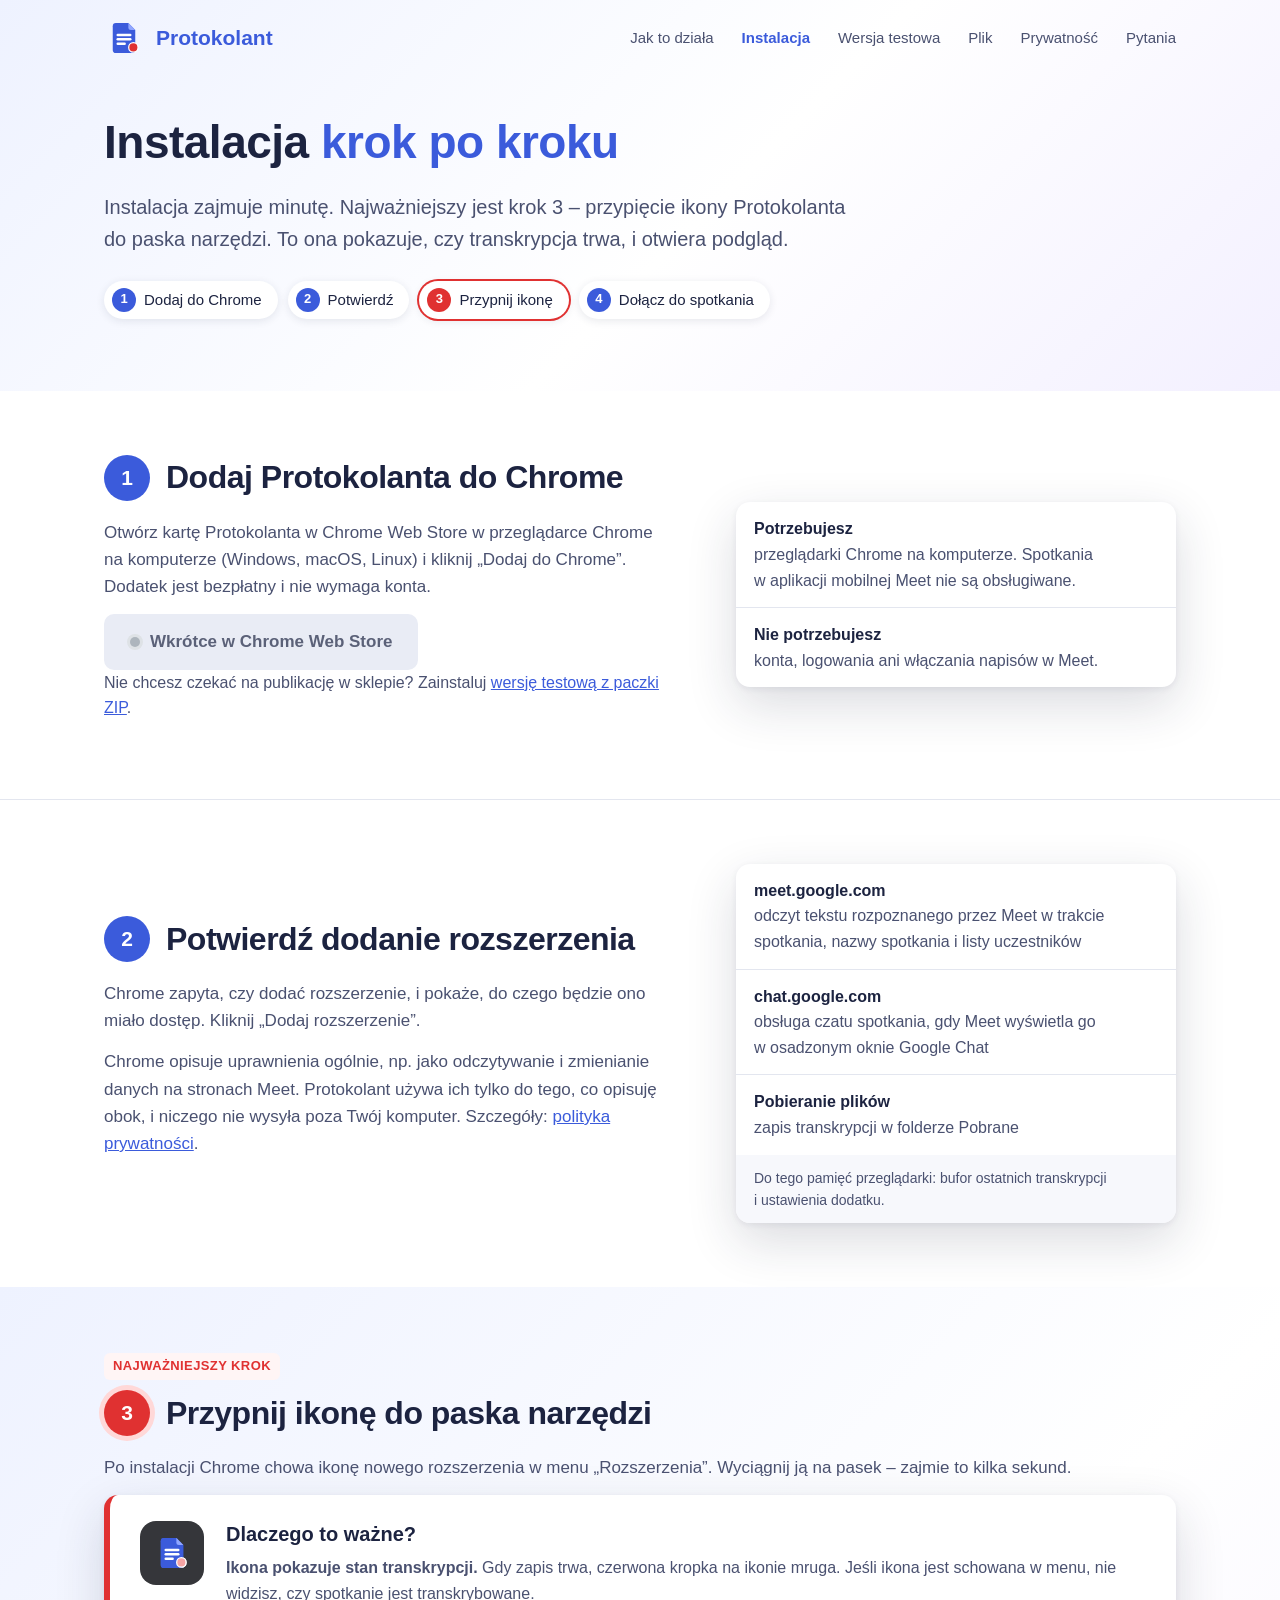
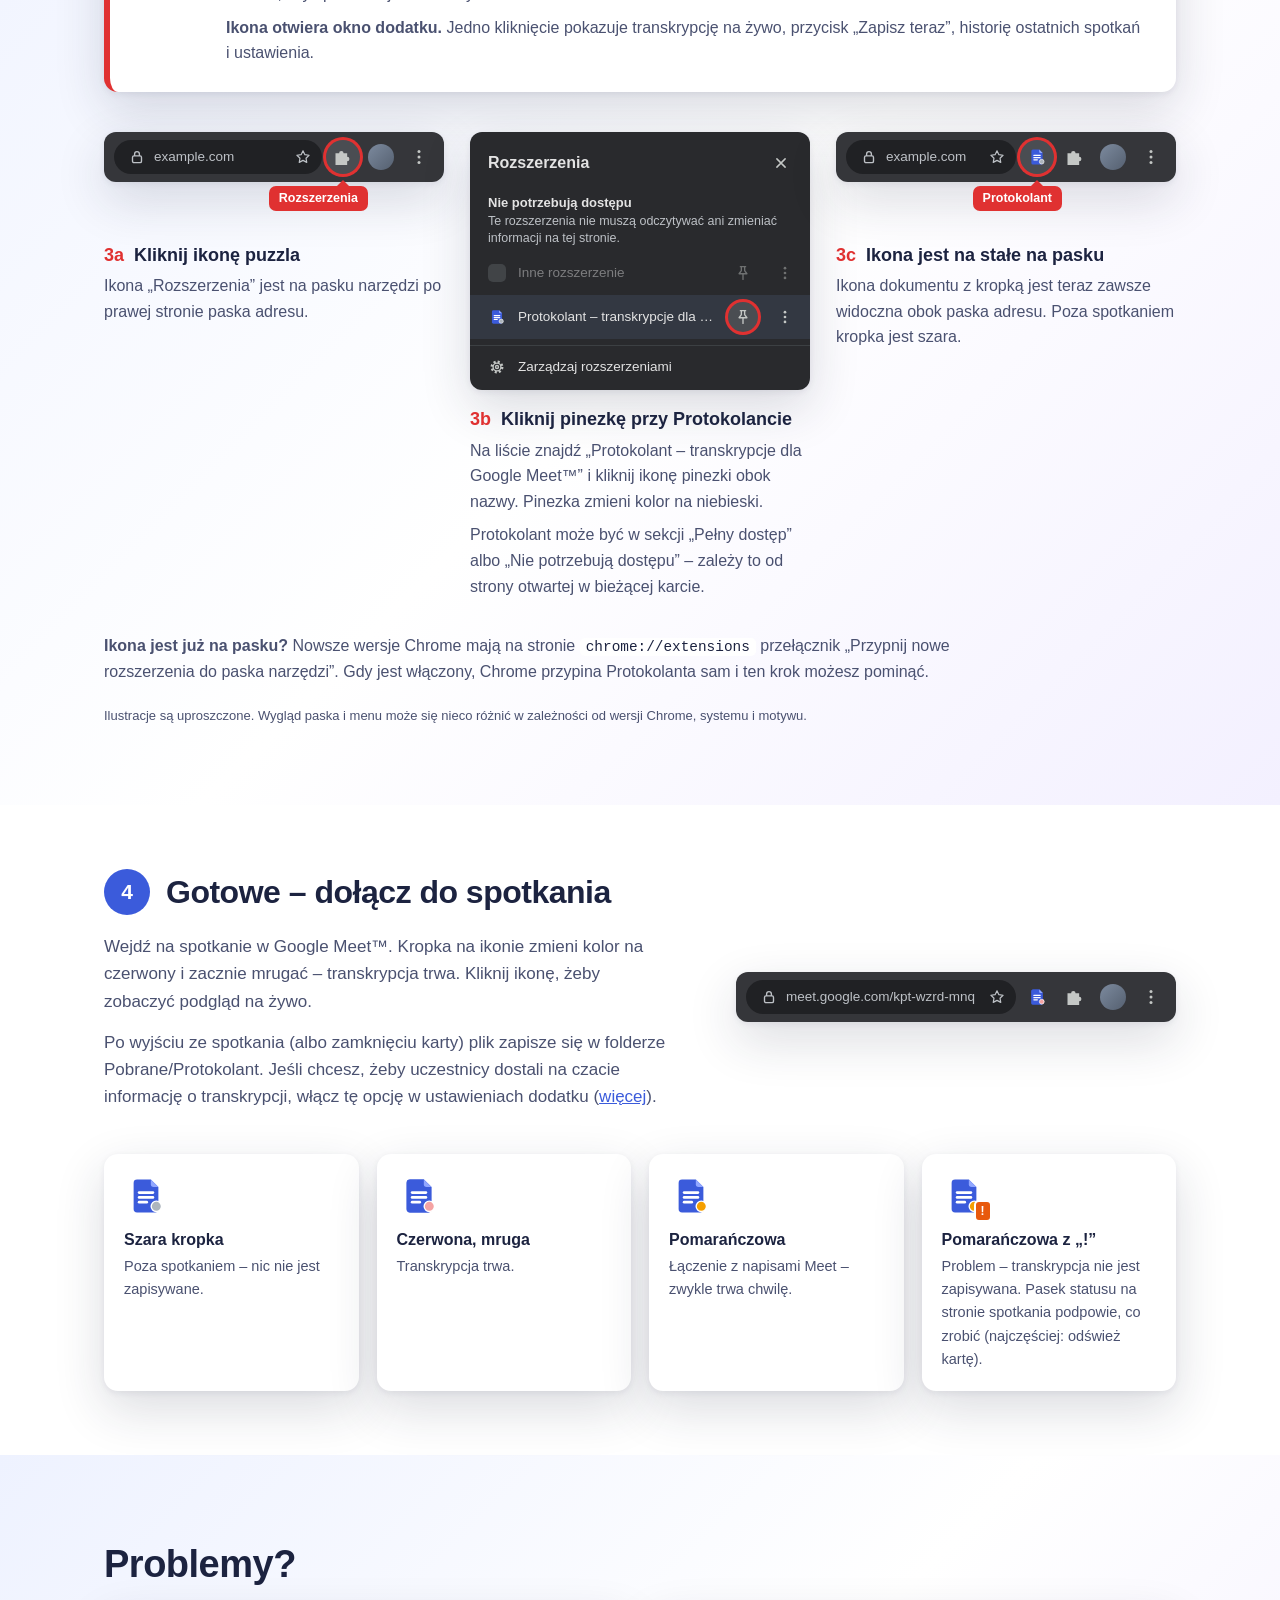
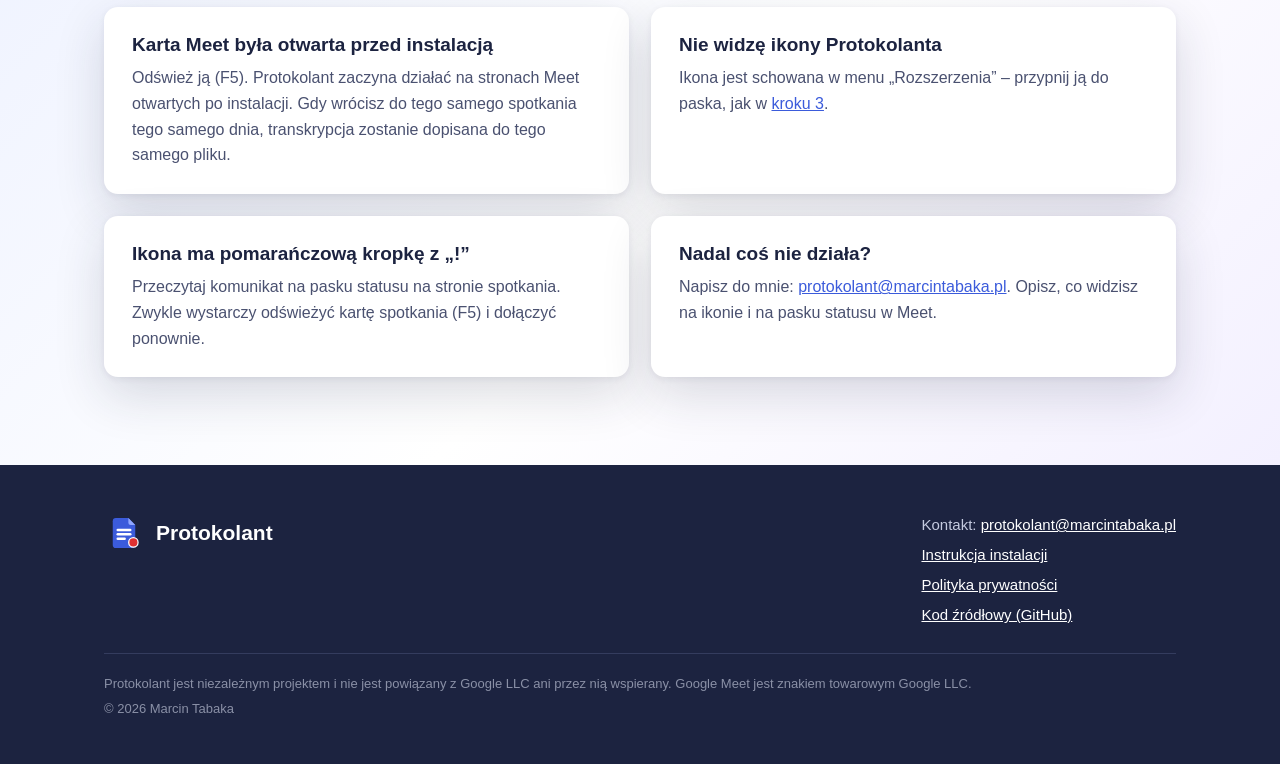
==== store/site/protokolant/instalacja/index.html @ 1c4b33a9 "Protokolant 1.0.5 – transkrypcje dla Google Meet™ Dodatek do Chrome (MV3) zapisujący transkrypcje sp" ====
<!doctype html>
<html lang="pl">
<head>
  <meta charset="utf-8">
  <meta name="viewport" content="width=device-width, initial-scale=1">
  <title>Instalacja Protokolanta krok po kroku – dodaj do Chrome i przypnij ikonę</title>
  <meta name="description" content="Jak zainstalować Protokolanta w Chrome i przypiąć jego ikonę do paska narzędzi, żeby widzieć, czy transkrypcja spotkania Google Meet™ trwa.">
  <meta name="color-scheme" content="light">
  <meta name="theme-color" content="#3B5BDB">
  <link rel="canonical" href="https://protokolant.marcintabaka.pl/instalacja/">
  <link rel="icon" href="../img/rec.svg" type="image/svg+xml">
  <link rel="icon" href="../img/favicon-32.png" type="image/png" sizes="32x32">
  <link rel="apple-touch-icon" href="../img/icon-128.png">
  <meta property="og:type" content="website">
  <meta property="og:locale" content="pl_PL">
  <meta property="og:site_name" content="Protokolant">
  <meta property="og:title" content="Instalacja Protokolanta krok po kroku">
  <meta property="og:description" content="Dodaj Protokolanta do Chrome i przypnij ikonę do paska narzędzi – mrugająca czerwona kropka pokazuje, że transkrypcja trwa.">
  <meta property="og:url" content="https://protokolant.marcintabaka.pl/instalacja/">
  <meta property="og:image" content="https://protokolant.marcintabaka.pl/img/og-1200x630.png">
  <meta property="og:image:width" content="1200">
  <meta property="og:image:height" content="630">
  <meta property="og:image:alt" content="Protokolant – transkrypcje spotkań Google Meet™ po polsku">
  <meta name="twitter:card" content="summary_large_image">
  <link rel="stylesheet" href="../style.css">
</head>
<body>

<!-- Ikony do ilustracji paska Chrome: proste, własne kształty (nie grafiki Google). -->
<svg width="0" height="0" style="position:absolute" aria-hidden="true">
  <symbol id="i-puzzle" viewBox="0 0 24 24"><path fill="currentColor" d="M3 7.5h4.3a2.7 2.7 0 1 1 5.4 0H17v4.3a2.7 2.7 0 1 1 0 5.4V21.5H3z"/></symbol>
  <symbol id="i-pin" viewBox="0 0 24 24"><path fill="none" stroke="currentColor" stroke-width="1.8" stroke-linecap="round" stroke-linejoin="round" d="M8.5 3.5h7M9.8 3.5v5.2L6.8 13h10.4l-3-4.3V3.5M12 13v7.5"/></symbol>
  <symbol id="i-pinned" viewBox="0 0 24 24"><path fill="currentColor" stroke="currentColor" stroke-width="1.8" stroke-linejoin="round" d="M8.5 3.5h7M9.8 3.5v5.2L6.8 13h10.4l-3-4.3V3.5z"/><path stroke="currentColor" stroke-width="1.8" stroke-linecap="round" d="M12 13v7.5"/></symbol>
  <symbol id="i-star" viewBox="0 0 24 24"><path fill="none" stroke="currentColor" stroke-width="1.6" stroke-linejoin="round" d="M12 3.8l2.5 5.1 5.6.8-4.1 3.9 1 5.6-5-2.7-5 2.7 1-5.6-4.1-3.9 5.6-.8z"/></symbol>
  <symbol id="i-more" viewBox="0 0 24 24"><g fill="currentColor"><circle cx="12" cy="5.5" r="1.8"/><circle cx="12" cy="12" r="1.8"/><circle cx="12" cy="18.5" r="1.8"/></g></symbol>
  <symbol id="i-close" viewBox="0 0 24 24"><path stroke="currentColor" stroke-width="2" stroke-linecap="round" d="M6.5 6.5l11 11M17.5 6.5l-11 11"/></symbol>
  <symbol id="i-gear" viewBox="0 0 24 24"><g fill="none" stroke="currentColor"><circle cx="12" cy="12" r="7" stroke-width="3.2" stroke-dasharray="2.75 2.75"/><circle cx="12" cy="12" r="5.2" stroke-width="1.8"/><circle cx="12" cy="12" r="2" stroke-width="1.8"/></g></symbol>
  <symbol id="i-lock" viewBox="0 0 24 24"><g fill="none" stroke="currentColor" stroke-width="1.8"><rect x="6" y="10.5" width="12" height="9" rx="2"/><path d="M8.8 10.5V8a3.2 3.2 0 0 1 6.4 0v2.5"/></g></symbol>
</svg>

<header class="top">
  <div class="wrap">
    <a class="brand" href="../"><img src="../img/rec.svg" width="40" height="40" alt="">Protokolant</a>
    <nav class="nav" aria-label="Strony">
      <a href="../#jak-to-dziala">Jak to działa</a>
      <a href="./" aria-current="page">Instalacja</a>
      <a href="../wersja-testowa/">Wersja testowa</a><!-- WERSJA TYMCZASOWA -->
      <a href="../#plik">Plik</a>
      <a href="../#prywatnosc">Prywatność</a>
      <a href="../#pytania">Pytania</a>
    </nav>
  </div>
</header>

<main>
  <div class="band hero page-hero">
    <div class="wrap">
      <h1>Instalacja <em>krok po kroku</em></h1>
      <p class="lead">Instalacja zajmuje minutę. Najważniejszy jest krok 3 – przypięcie ikony Protokolanta do paska narzędzi. To ona pokazuje, czy transkrypcja trwa, i&nbsp;otwiera podgląd.</p>
      <ol class="toc">
        <li><a href="#krok-1">Dodaj do Chrome</a></li>
        <li><a href="#krok-2">Potwierdź</a></li>
        <li class="key"><a href="#krok-3">Przypnij ikonę</a></li>
        <li><a href="#krok-4">Dołącz do spotkania</a></li>
      </ol>
    </div>
  </div>

  <section class="istep" id="krok-1">
    <div class="wrap split">
      <div class="text">
        <div class="istep-head"><span class="n">1</span><h2>Dodaj Protokolanta do&nbsp;Chrome</h2></div>
        <p>Otwórz kartę Protokolanta w&nbsp;Chrome Web Store w&nbsp;przeglądarce Chrome na komputerze (Windows, macOS, Linux) i&nbsp;kliknij „Dodaj do Chrome”. Dodatek jest bezpłatny i&nbsp;nie wymaga konta.</p>
        <div class="cta">
          <!--
            ==== LINK DO CHROME WEB STORE ====
            Gdy dodatek pojawi się w sklepie, zamień poniższy <span class="btn soon">…</span> na:
            <a class="btn" href="ADRES_KARTY_W_CHROME_WEB_STORE"><span class="dot"></span>Otwórz w Chrome Web Store</a>
            Ten sam przycisk jest na stronie głównej (../index.html) – podmień w obu plikach
            (grep -rn "LINK DO CHROME WEB STORE" store/site).
          -->
          <span class="btn soon" role="link" aria-disabled="true"><span class="dot"></span>Wkrótce w Chrome Web Store</span>
        </div>
        <p class="note"><!-- WERSJA TYMCZASOWA -->Nie chcesz czekać na publikację w&nbsp;sklepie? Zainstaluj <a href="../wersja-testowa/">wersję testową z&nbsp;paczki ZIP</a>.</p>
      </div>
      <div class="visual">
        <div class="card perm-card">
          <ul class="perm">
            <li><b>Potrzebujesz</b>przeglądarki Chrome na komputerze. Spotkania w&nbsp;aplikacji mobilnej Meet nie są obsługiwane.</li>
            <li><b>Nie potrzebujesz</b>konta, logowania ani włączania napisów w&nbsp;Meet.</li>
          </ul>
        </div>
      </div>
    </div>
  </section>

  <section class="istep" id="krok-2">
    <div class="wrap split">
      <div class="text">
        <div class="istep-head"><span class="n">2</span><h2>Potwierdź dodanie rozszerzenia</h2></div>
        <p>Chrome zapyta, czy dodać rozszerzenie, i&nbsp;pokaże, do czego będzie ono miało dostęp. Kliknij „Dodaj rozszerzenie”.</p>
        <p>Chrome opisuje uprawnienia ogólnie, np. jako odczytywanie i&nbsp;zmienianie danych na stronach Meet. Protokolant używa ich tylko do tego, co opisuję obok, i&nbsp;niczego nie wysyła poza Twój komputer. Szczegóły: <a href="../prywatnosc/">polityka prywatności</a>.</p>
      </div>
      <div class="visual">
        <div class="card perm-card">
          <ul class="perm">
            <li><b>meet.google.com</b>odczyt tekstu rozpoznanego przez Meet w&nbsp;trakcie spotkania, nazwy spotkania i&nbsp;listy uczestników</li>
            <li><b>chat.google.com</b>obsługa czatu spotkania, gdy Meet wyświetla go w&nbsp;osadzonym oknie Google Chat</li>
            <li><b>Pobieranie plików</b>zapis transkrypcji w&nbsp;folderze Pobrane</li>
          </ul>
          <div class="perm-foot">Do tego pamięć przeglądarki: bufor ostatnich transkrypcji i&nbsp;ustawienia dodatku.</div>
        </div>
      </div>
    </div>
  </section>

  <section class="istep band key" id="krok-3">
    <div class="wrap">
      <span class="flag">Najważniejszy krok</span>
      <div class="istep-head"><span class="n">3</span><h2>Przypnij ikonę do paska narzędzi</h2></div>
      <p>Po instalacji Chrome chowa ikonę nowego rozszerzenia w&nbsp;menu „Rozszerzenia”. Wyciągnij ją na pasek – zajmie to kilka sekund.</p>

      <div class="why-box">
        <div class="icon"><span class="blink"><img src="../img/rec.svg" width="40" height="40" alt=""><img src="../img/dim.svg" width="40" height="40" alt=""></span></div>
        <div>
          <h3>Dlaczego to ważne?</h3>
          <p><b>Ikona pokazuje stan transkrypcji.</b> Gdy zapis trwa, czerwona kropka na ikonie mruga. Jeśli ikona jest schowana w&nbsp;menu, nie widzisz, czy spotkanie jest transkrybowane.</p>
          <p><b>Ikona otwiera okno dodatku.</b> Jedno kliknięcie pokazuje transkrypcję na żywo, przycisk „Zapisz teraz”, historię ostatnich spotkań i&nbsp;ustawienia.</p>
        </div>
      </div>

      <div class="subs">
        <div class="sub">
          <div class="cr cr-fig" role="img" aria-label="Pasek narzędzi Chrome; ikona puzzla „Rozszerzenia” po prawej stronie paska adresu jest zaznaczona">
            <div class="cr-bar">
              <div class="cr-omni"><svg><use href="#i-lock"/></svg><span class="url">example.com</span><svg class="star"><use href="#i-star"/></svg></div>
              <span class="cr-btn hl"><svg><use href="#i-puzzle"/></svg><span class="cr-tip">Rozszerzenia</span></span>
              <span class="cr-avatar"></span>
              <span class="cr-btn"><svg><use href="#i-more"/></svg></span>
            </div>
          </div>
          <h3><span>3a</span>Kliknij ikonę puzzla</h3>
          <p>Ikona „Rozszerzenia” jest na pasku narzędzi po prawej stronie paska adresu.</p>
        </div>

        <div class="sub">
          <div class="cr" role="img" aria-label="Panel „Rozszerzenia” z listą rozszerzeń; przy Protokolancie zaznaczona ikona pinezki">
            <div class="cr-panel">
              <div class="cr-head">Rozszerzenia<span class="cr-btn"><svg><use href="#i-close"/></svg></span></div>
              <div class="cr-sec"><b>Nie potrzebują dostępu</b><span>Te rozszerzenia nie muszą odczytywać ani zmieniać informacji na tej stronie.</span></div>
              <div class="cr-row dim"><span class="ph"></span><span class="name">Inne rozszerzenie</span><span class="cr-btn"><svg><use href="#i-pin"/></svg></span><span class="cr-btn"><svg><use href="#i-more"/></svg></span></div>
              <div class="cr-row on"><img src="../img/idle.svg" width="18" height="18" alt=""><span class="name">Protokolant – transkrypcje dla Google Meet™</span><span class="cr-btn hl"><svg><use href="#i-pin"/></svg></span><span class="cr-btn"><svg><use href="#i-more"/></svg></span></div>
              <div class="cr-foot"><svg><use href="#i-gear"/></svg>Zarządzaj rozszerzeniami</div>
            </div>
          </div>
          <h3><span>3b</span>Kliknij pinezkę przy Protokolancie</h3>
          <p>Na liście znajdź „Protokolant – transkrypcje dla Google Meet™” i&nbsp;kliknij ikonę pinezki obok nazwy. Pinezka zmieni kolor na niebieski.</p>
          <p>Protokolant może być w&nbsp;sekcji „Pełny dostęp” albo „Nie potrzebują dostępu” – zależy to od strony otwartej w&nbsp;bieżącej karcie.</p>
        </div>

        <div class="sub">
          <div class="cr cr-fig" role="img" aria-label="Pasek narzędzi Chrome po przypięciu: ikona Protokolanta z szarą kropką obok ikony puzzla">
            <div class="cr-bar">
              <div class="cr-omni"><svg><use href="#i-lock"/></svg><span class="url">example.com</span><svg class="star"><use href="#i-star"/></svg></div>
              <span class="cr-btn hl"><img src="../img/idle.svg" width="20" height="20" alt=""><span class="cr-tip">Protokolant</span></span>
              <span class="cr-btn"><svg><use href="#i-puzzle"/></svg></span>
              <span class="cr-avatar"></span>
              <span class="cr-btn"><svg><use href="#i-more"/></svg></span>
            </div>
          </div>
          <h3><span>3c</span>Ikona jest na stałe na pasku</h3>
          <p>Ikona dokumentu z&nbsp;kropką jest teraz zawsze widoczna obok paska adresu. Poza spotkaniem kropka jest szara.</p>
        </div>
      </div>
      <p class="note tip"><b>Ikona jest już na pasku?</b> Nowsze wersje Chrome mają na stronie <code>chrome://extensions</code> przełącznik „Przypnij nowe rozszerzenia do paska narzędzi”. Gdy jest włączony, Chrome przypina Protokolanta sam i&nbsp;ten krok możesz pominąć.</p>
      <p class="fig-note">Ilustracje są uproszczone. Wygląd paska i&nbsp;menu może się nieco różnić w&nbsp;zależności od wersji Chrome, systemu i&nbsp;motywu.</p>
    </div>
  </section>

  <section class="istep" id="krok-4">
    <div class="wrap">
      <div class="split">
        <div class="text">
          <div class="istep-head"><span class="n">4</span><h2>Gotowe – dołącz do spotkania</h2></div>
          <p>Wejdź na spotkanie w&nbsp;Google Meet™. Kropka na ikonie zmieni kolor na czerwony i&nbsp;zacznie mrugać – transkrypcja trwa. Kliknij ikonę, żeby zobaczyć podgląd na żywo.</p>
          <p>Po wyjściu ze spotkania (albo zamknięciu karty) plik zapisze się w&nbsp;folderze Pobrane/Protokolant. Jeśli chcesz, żeby uczestnicy dostali na czacie informację o&nbsp;transkrypcji, włącz tę opcję w&nbsp;ustawieniach dodatku (<a href="../#informowanie">więcej</a>).</p>
        </div>
        <div class="visual">
          <div class="cr" role="img" aria-label="Pasek narzędzi Chrome podczas spotkania w Google Meet: ikona Protokolanta z mrugającą czerwoną kropką" style="width: 440px; max-width: 100%">
            <div class="cr-bar">
              <div class="cr-omni"><svg><use href="#i-lock"/></svg><span class="url">meet.google.com/kpt-wzrd-mnq</span><svg class="star"><use href="#i-star"/></svg></div>
              <span class="cr-btn"><span class="blink"><img src="../img/rec.svg" width="20" height="20" alt=""><img src="../img/dim.svg" width="20" height="20" alt=""></span></span>
              <span class="cr-btn"><svg><use href="#i-puzzle"/></svg></span>
              <span class="cr-avatar"></span>
              <span class="cr-btn"><svg><use href="#i-more"/></svg></span>
            </div>
          </div>
        </div>
      </div>

      <div class="states">
        <div class="state"><div class="ico"><img src="../img/idle.svg" width="44" height="44" alt=""></div><div><h3>Szara kropka</h3><p>Poza spotkaniem – nic nie jest zapisywane.</p></div></div>
        <div class="state"><div class="ico"><span class="blink"><img src="../img/rec.svg" width="44" height="44" alt=""><img src="../img/dim.svg" width="44" height="44" alt=""></span></div><div><h3>Czerwona, mruga</h3><p>Transkrypcja trwa.</p></div></div>
        <div class="state"><div class="ico"><img src="../img/warn.svg" width="44" height="44" alt=""></div><div><h3>Pomarańczowa</h3><p>Łączenie z&nbsp;napisami Meet – zwykle trwa chwilę.</p></div></div>
        <div class="state"><div class="ico"><img src="../img/warn.svg" width="44" height="44" alt=""><span class="bdg">!</span></div><div><h3>Pomarańczowa z&nbsp;„!”</h3><p>Problem – transkrypcja nie jest zapisywana. Pasek statusu na stronie spotkania podpowie, co zrobić (najczęściej: odśwież kartę).</p></div></div>
      </div>
    </div>
  </section>

  <section id="problemy" class="band">
    <div class="wrap">
      <h2>Problemy?</h2>
      <div class="faq">
        <div class="card">
          <h3>Karta Meet była otwarta przed instalacją</h3>
          <p>Odśwież ją (F5). Protokolant zaczyna działać na stronach Meet otwartych po instalacji. Gdy wrócisz do tego samego spotkania tego samego dnia, transkrypcja zostanie dopisana do tego samego pliku.</p>
        </div>
        <div class="card">
          <h3>Nie widzę ikony Protokolanta</h3>
          <p>Ikona jest schowana w&nbsp;menu „Rozszerzenia” – przypnij ją do paska, jak w&nbsp;<a href="#krok-3">kroku 3</a>.</p>
        </div>
        <div class="card">
          <h3>Ikona ma pomarańczową kropkę z&nbsp;„!”</h3>
          <p>Przeczytaj komunikat na pasku statusu na stronie spotkania. Zwykle wystarczy odświeżyć kartę spotkania (F5) i&nbsp;dołączyć ponownie.</p>
        </div>
        <div class="card">
          <h3>Nadal coś nie działa?</h3>
          <p>Napisz do mnie: <a href="mailto:protokolant@marcintabaka.pl">protokolant@marcintabaka.pl</a>. Opisz, co widzisz na ikonie i&nbsp;na pasku statusu w&nbsp;Meet.</p>
        </div>
      </div>
    </div>
  </section>
</main>

<footer>
  <div class="wrap">
    <a class="brand" href="../"><img src="../img/rec.svg" width="40" height="40" alt="">Protokolant</a>
    <div class="links">
      <p>Kontakt: <a href="mailto:protokolant@marcintabaka.pl">protokolant@marcintabaka.pl</a></p>
      <p><a href="./">Instrukcja instalacji</a></p>
      <p><a href="../prywatnosc/">Polityka prywatności</a></p>
      <p><a href="https://github.com/marcintabaka/protokolant">Kod źródłowy (GitHub)</a></p>
    </div>
    <div class="legal">
      <p>Protokolant jest niezależnym projektem i&nbsp;nie jest powiązany z&nbsp;Google LLC ani przez nią wspierany. Google Meet jest znakiem towarowym Google LLC.</p>
      <p>© 2026 Marcin Tabaka</p>
    </div>
  </div>
</footer>

</body>
</html>
---- store/site/protokolant/style.css ----
/* Wspólny arkusz stron Protokolanta: strona główna, /instalacja/ i /prywatnosc/. */
:root {
  --ink: #1c2340; --muted: #4a5170; --soft: #8a90a6; --line: #e3e6ef;
  --indigo: #3B5BDB; --indigo-dark: #2b3fa8; --indigo-soft: #dbe4ff;
  --red: #E03131; --red-ring: #ffd8d8; --green: #2f9e44; --green-ring: #d3f9d8;
  --shadow: 0 18px 50px rgba(28, 35, 64, .16), 0 2px 6px rgba(28, 35, 64, .07);
  --wrap: 1120px; --gutter: 24px;
}
* { box-sizing: border-box; }
html { scroll-behavior: smooth; -webkit-text-size-adjust: 100%; }
body { margin: 0; background: #fff; color: var(--ink); font: 17px/1.6 -apple-system, "Segoe UI", Roboto, sans-serif; overflow-x: hidden; }
img { max-width: 100%; height: auto; }
a { color: var(--indigo); }
a:hover { color: var(--indigo-dark); }
.wrap { max-width: var(--wrap); margin: 0 auto; padding: 0 var(--gutter); }
h1, h2, h3 { line-height: 1.15; letter-spacing: -0.5px; margin: 0; }
h1 { font-size: 52px; font-weight: 700; margin-bottom: 22px; }
h2 { font-size: 38px; font-weight: 700; margin-bottom: 20px; }
h3 { font-size: 19px; letter-spacing: 0; line-height: 1.3; margin-bottom: 8px; }
h1 em, h2 em, h3 em { font-style: normal; color: var(--indigo); }
p { margin: 0 0 14px; }
.lead { font-size: 20px; color: var(--muted); margin-bottom: 26px; }
.muted { color: var(--muted); }

/* Nagłówek */
.top { position: relative; z-index: 1; }
.top .wrap { display: flex; align-items: center; justify-content: space-between; height: 76px; }
.brand { display: flex; align-items: center; gap: 12px; font-size: 21px; font-weight: 600; color: var(--indigo); text-decoration: none; }
.brand img { width: 40px; height: 40px; }
.nav { display: flex; gap: 28px; font-size: 15px; }
.nav a { color: var(--muted); text-decoration: none; }
.nav a:hover { color: var(--indigo); }

/* Pasy tła jak w grafikach do sklepu */
.band { background: linear-gradient(135deg, #eef2ff 0%, #ffffff 55%, #f3f0ff 100%); }
.hero { margin-top: -76px; padding: 76px 0 0; }
section { padding: 88px 0; }
.split { display: flex; align-items: center; gap: 64px; }
.split > .text { flex: 1 1 0; min-width: 0; }
.split > .visual { flex: 0 1 auto; min-width: 0; }
.hero .split { padding-top: 48px; padding-bottom: 96px; }

/* Kropki-wypunktowania */
.dots { list-style: none; padding: 0; margin: 0 0 28px; font-size: 19px; line-height: 1.5; }
.dots li { position: relative; padding-left: 32px; margin-bottom: 12px; }
.dots li::before { content: ''; position: absolute; left: 3px; top: 8px; width: 13px; height: 13px; border-radius: 50%; background: var(--red); box-shadow: 0 0 0 4px var(--red-ring); }
.dots.green li::before { background: var(--green); box-shadow: 0 0 0 4px var(--green-ring); }
.dots.small { font-size: 17px; }
.dots.small li::before { top: 7px; width: 11px; height: 11px; }

/* Karty */
.card { background: #fff; border-radius: 14px; box-shadow: var(--shadow); overflow: hidden; }
.card > img { display: block; }
.shot { width: 504px; max-width: 100%; }
.caption { font-size: 13px; color: var(--soft); margin-top: 14px; text-align: center; }

/* Przycisk instalacji */
.cta { display: flex; flex-wrap: wrap; align-items: center; gap: 14px 20px; }
.btn { display: inline-flex; align-items: center; gap: 10px; padding: 14px 26px; border-radius: 10px; font-size: 17px; font-weight: 600; text-decoration: none; background: var(--indigo); color: #fff; box-shadow: 0 6px 18px rgba(59, 91, 219, .3); }
.btn:hover { background: var(--indigo-dark); color: #fff; }
.btn.soon { background: #e9ecf5; color: #5b6178; box-shadow: none; cursor: default; }
.btn .dot { width: 10px; height: 10px; border-radius: 50%; background: var(--red); box-shadow: 0 0 0 3px var(--red-ring); }
.btn.soon .dot { background: #adb5bd; box-shadow: 0 0 0 3px #dee2e6; }
.cta small { font-size: 15px; color: var(--muted); }
.cta-side { display: flex; flex-direction: column; gap: 2px; }
.more { font-size: 15px; font-weight: 600; text-decoration: none; }
.more:hover { text-decoration: underline; }

/* Dlaczego */
.why { padding: 0; }
.why .card { padding: 30px 36px; display: flex; gap: 24px; align-items: flex-start; margin-top: -48px; position: relative; }
.why img { width: 48px; height: 48px; flex: none; }
.why p { margin: 0; font-size: 18px; }
.why h3 { font-size: 20px; }

/* Kroki */
.steps { display: grid; grid-template-columns: repeat(4, 1fr); gap: 22px; counter-reset: step; margin-top: 8px; }
.step { background: #fff; border-radius: 14px; box-shadow: var(--shadow); padding: 26px 24px 22px; counter-increment: step; }
.step::before { content: counter(step); display: flex; align-items: center; justify-content: center; width: 38px; height: 38px; border-radius: 50%; background: var(--indigo); color: #fff; font-weight: 700; font-size: 18px; margin-bottom: 16px; }
.step p { font-size: 16px; color: var(--muted); margin: 0; }
.step h3 { min-height: 2.6em; }
.status { margin-top: 72px; }
.status h3 { font-size: 28px; letter-spacing: -0.3px; margin-bottom: 20px; }
.status .dots { margin-bottom: 0; }
.panel { width: 560px; max-width: 100%; display: flex; flex-direction: column; gap: 22px; }
.icons { display: flex; justify-content: space-around; align-items: center; gap: 12px; padding: 26px 20px; }
.ic { text-align: center; font-size: 14px; color: var(--muted); line-height: 1.3; }
.ic img { width: 64px; height: 64px; display: block; margin: 0 auto 10px; }
.pills { background: #3c4043; padding: 22px 24px; display: flex; flex-direction: column; gap: 10px; }
.pills .label { font-size: 13px; color: #c5c9d3; }
.pill { align-self: flex-start; padding: 6px 13px; border-radius: 14px; font-size: 14px; line-height: 1.4; color: #fff; box-shadow: 0 1px 4px rgba(0, 0, 0, .4); overflow-wrap: anywhere; }
.pill.ok { background: rgba(20, 110, 50, .95); }
.pill.gray { background: rgba(95, 99, 104, .95); }
.pills .label + .pill { margin-bottom: 6px; }

/* Plik */
.file { width: 600px; max-width: 100%; background: #1e1f24; color: #d7dae0; }
.file .bar { background: #2a2c33; padding: 10px 16px; font-size: 13px; color: #a9adb8; display: flex; gap: 8px; align-items: center; overflow-wrap: anywhere; }
.file .bar i { width: 11px; height: 11px; border-radius: 50%; flex: none; }
.file pre { margin: 0; padding: 18px 22px; font: 13.5px/1.55 Consolas, "SF Mono", Menlo, "DejaVu Sans Mono", monospace; white-space: pre-wrap; overflow-wrap: anywhere; }
.md-h { color: #82aaff; font-weight: bold; } .md-k { color: #c792ea; } .md-t { color: #7f8696; } .md-s { color: #ffcb6b; } .md-c { color: #89ddff; }
.note { font-size: 16px; color: var(--muted); }

/* Informowanie uczestników */
.inform .card { padding: 36px 40px; display: flex; gap: 32px; align-items: flex-start; border-left: 6px solid var(--red); }
.inform h2 { font-size: 30px; margin-bottom: 14px; }
.inform p { color: var(--muted); }
.inform p:last-child { margin-bottom: 0; }
.inform .badge { flex: none; width: 64px; height: 64px; border-radius: 50%; background: #fff5f5; display: flex; align-items: center; justify-content: center; }
.inform .badge span { width: 22px; height: 22px; border-radius: 50%; background: var(--red); box-shadow: 0 0 0 6px var(--red-ring); }

/* Pytania */
.faq { display: grid; grid-template-columns: repeat(2, 1fr); gap: 22px; }
.faq .card { padding: 26px 28px; }
.faq p { font-size: 16px; color: var(--muted); margin: 0; }
.faq ul { margin: 6px 0 0; padding-left: 20px; font-size: 16px; color: var(--muted); }
.faq li { margin-bottom: 4px; }

/* Stopka */
footer { background: #1c2340; color: #c5cbe0; padding: 48px 0 40px; font-size: 15px; }
footer .wrap { display: flex; flex-wrap: wrap; gap: 20px 48px; justify-content: space-between; align-items: flex-start; }
footer .brand { color: #fff; }
footer a { color: #fff; }
footer a:hover { color: var(--indigo-soft); }
footer .links p { margin: 0 0 6px; }
footer .legal { flex-basis: 100%; border-top: 1px solid #343c5e; padding-top: 20px; font-size: 13px; color: #8a90a6; }
footer .legal p { margin: 0 0 4px; }

@media (max-width: 1000px) {
  .steps { grid-template-columns: repeat(2, 1fr); }
  .split { gap: 40px; }
  h1 { font-size: 44px; }
}
@media (max-width: 860px) {
  .split { flex-direction: column; align-items: stretch; }
  .split > .visual { align-self: center; width: 100%; display: flex; flex-direction: column; align-items: center; }
  .split.rev > .visual { order: 2; }
  .split > .visual.panel { align-items: stretch; }
  .status h3 { font-size: 24px; }
  .faq { grid-template-columns: 1fr; }
  .nav { display: none; }
}
@media (max-width: 560px) {
  :root { --gutter: 16px; }
  body { font-size: 16px; }
  h1 { font-size: 34px; margin-bottom: 18px; }
  h2 { font-size: 29px; }
  .lead { font-size: 18px; }
  .dots { font-size: 17px; }
  .dots li::before { top: 7px; width: 11px; height: 11px; }
  section { padding: 60px 0; }
  .hero .split { padding-top: 24px; padding-bottom: 72px; }
  .top .wrap { height: 64px; }
  .hero { margin-top: -64px; padding-top: 64px; }
  .brand { font-size: 19px; } .brand img { width: 34px; height: 34px; }
  .steps { grid-template-columns: 1fr; gap: 16px; }
  .step h3 { min-height: 0; }
  .why .card { padding: 22px 20px; gap: 16px; flex-direction: column; }
  .why p { font-size: 16px; }
  .icons { padding: 20px 8px; }
  .ic img { width: 52px; height: 52px; }
  .ic { font-size: 13px; }
  .pills { padding: 18px 16px; }
  .file pre { font-size: 12.5px; padding: 14px 14px; }
  .inform .card { padding: 24px 20px; flex-direction: column; gap: 18px; border-left-width: 5px; }
  .inform h2 { font-size: 25px; }
  .faq .card { padding: 22px 20px; }
  .btn { width: 100%; justify-content: center; }
}

/* ===== Podstrona /instalacja/ ===== */
.nav a[aria-current] { color: var(--indigo); font-weight: 600; }
.page-hero .wrap { padding-top: 40px; padding-bottom: 72px; }
.page-hero h1 { font-size: 46px; }
.page-hero .lead { max-width: 760px; }
.toc { list-style: none; padding: 0; margin: 0; display: flex; flex-wrap: wrap; gap: 10px; counter-reset: toc; }
.toc li { counter-increment: toc; }
.toc a { display: inline-flex; align-items: center; gap: 8px; background: #fff; border-radius: 999px; padding: 7px 16px 7px 8px; font-size: 15px; color: var(--ink); text-decoration: none; box-shadow: 0 2px 8px rgba(28, 35, 64, .1); }
.toc a::before { content: counter(toc); width: 24px; height: 24px; border-radius: 50%; background: var(--indigo); color: #fff; font-size: 13px; font-weight: 700; display: flex; align-items: center; justify-content: center; }
.toc a:hover { color: var(--indigo); }
.toc li.key a { box-shadow: 0 0 0 2px var(--red), 0 2px 8px rgba(28, 35, 64, .1); }
.toc li.key a::before { background: var(--red); }

.istep { padding: 64px 0; scroll-margin-top: 8px; }
.istep + .istep { border-top: 1px solid var(--line); }
.istep.band + .istep, .istep + .istep.band { border-top: 0; }
.istep-head { display: flex; align-items: center; gap: 16px; margin-bottom: 18px; }
.istep-head .n { flex: none; width: 46px; height: 46px; border-radius: 50%; background: var(--indigo); color: #fff; font-size: 21px; font-weight: 700; display: flex; align-items: center; justify-content: center; }
.istep-head h2 { margin: 0; font-size: 32px; }
.istep.key .istep-head .n { background: var(--red); box-shadow: 0 0 0 5px var(--red-ring); }
.istep .text > p, .istep .wrap > p { color: var(--muted); }
.flag { display: inline-block; font-size: 13px; font-weight: 700; letter-spacing: .4px; text-transform: uppercase; color: var(--red); background: #fff5f5; border-radius: 6px; padding: 3px 9px; margin-bottom: 10px; }
.perm { list-style: none; padding: 0; margin: 0; }
.perm li { padding: 14px 18px; border-bottom: 1px solid var(--line); font-size: 16px; color: var(--muted); }
.perm li:last-child { border-bottom: 0; }
.perm b { display: block; color: var(--ink); font-size: 16px; }
.perm-card { width: 440px; max-width: 100%; }
.perm-card .perm-foot { background: #f7f8fc; padding: 12px 18px; font-size: 14px; color: var(--muted); }

.why-box { display: flex; gap: 22px; align-items: flex-start; background: #fff; border-radius: 14px; box-shadow: var(--shadow); border-left: 6px solid var(--red); padding: 26px 30px; margin: 8px 0 40px; }
.why-box h3 { font-size: 20px; }
.why-box p { color: var(--muted); margin: 0 0 8px; font-size: 16px; }
.why-box p:last-child { margin-bottom: 0; }
.why-box .icon { flex: none; width: 64px; height: 64px; border-radius: 16px; background: #35363a; display: flex; align-items: center; justify-content: center; }
.why-box .icon .blink { width: 40px; height: 40px; }
.subs { display: grid; grid-template-columns: repeat(3, minmax(0, 1fr)); gap: 26px; align-items: start; }
.sub { min-width: 0; }
.sub h3 { font-size: 18px; margin: 18px 0 6px; display: flex; gap: 10px; align-items: baseline; }
.sub h3 span { flex: none; color: var(--red); }
.sub p { font-size: 16px; color: var(--muted); margin: 0 0 8px; }
.fig-note { font-size: 13px; color: var(--soft); margin-top: 22px; }

/* Ilustracje Chrome (uproszczone, ciemny motyw) */
.cr { --cr-bar: #35363a; --cr-omni: #202124; --cr-panel: #292a2d; --cr-fg: #e3e3e3; --cr-muted: #bdc1c6; --cr-icon: #c4c7c5; --cr-line: #3c4043; --cr-blue: #8ab4f8;
  color: var(--cr-fg); font-size: 13.5px; line-height: 1.35; }
.cr svg { display: block; }
.cr-bar { display: flex; align-items: center; gap: 4px; background: var(--cr-bar); padding: 8px 8px 8px 10px; border-radius: 12px; box-shadow: var(--shadow); }
.cr-omni { flex: 1 1 auto; min-width: 0; height: 34px; border-radius: 17px; background: var(--cr-omni); display: flex; align-items: center; gap: 8px; padding: 0 10px 0 14px; color: var(--cr-muted); white-space: nowrap; }
.cr-omni .url { flex: 1; min-width: 0; overflow: hidden; text-overflow: ellipsis; }
.cr-omni svg { width: 18px; height: 18px; flex: none; }
.cr-btn { position: relative; flex: none; width: 34px; height: 34px; border-radius: 50%; display: flex; align-items: center; justify-content: center; color: var(--cr-icon); }
.cr-btn svg { width: 20px; height: 20px; }
.cr-btn > img, .cr-btn > .blink { width: 20px; height: 20px; }
.cr-avatar { flex: none; width: 26px; height: 26px; border-radius: 50%; background: linear-gradient(135deg, #7c8a9e, #556070); margin: 0 4px; }
.hl { box-shadow: 0 0 0 3px var(--red); background: #4a4d52; }
.cr-tip { position: absolute; top: calc(100% + 12px); right: -8px; background: var(--red); color: #fff; font-size: 12.5px; font-weight: 600; padding: 4px 10px; border-radius: 7px; white-space: nowrap; z-index: 1; }
.cr-tip::before { content: ''; position: absolute; top: -6px; right: 19px; border: 6px solid transparent; border-top: 0; border-bottom-color: var(--red); }
.cr-fig { padding-bottom: 44px; }
.cr-panel { background: var(--cr-panel); border-radius: 12px; padding: 14px 0 4px; box-shadow: var(--shadow); max-width: 380px; }
.cr-head { display: flex; justify-content: space-between; align-items: center; padding: 0 12px 8px 18px; font-size: 16px; font-weight: 600; }
.cr-head svg { width: 18px; height: 18px; color: var(--cr-icon); }
.cr-sec { padding: 6px 18px 4px; }
.cr-sec b { display: block; font-size: 13px; }
.cr-sec span { display: block; font-size: 12.5px; color: var(--cr-muted); margin-top: 2px; }
.cr-row { display: flex; align-items: center; gap: 12px; padding: 7px 10px 7px 18px; }
.cr-row > img, .cr-row > .ph { width: 18px; height: 18px; flex: none; }
.cr-row .ph { border-radius: 5px; background: #5f6368; }
.cr-row .name { flex: 1; min-width: 0; overflow: hidden; text-overflow: ellipsis; white-space: nowrap; }
.cr-row.dim { opacity: .45; }
.cr-row.on { background: rgba(138, 180, 248, .1); }
.cr-row .cr-btn { width: 30px; height: 30px; }
.cr-row .cr-btn svg { width: 18px; height: 18px; }
.cr-row .cr-btn.blue { color: var(--cr-blue); }
.cr-foot { display: flex; align-items: center; gap: 12px; border-top: 1px solid var(--cr-line); margin-top: 6px; padding: 12px 18px 10px; }
.cr-foot svg { width: 18px; height: 18px; color: var(--cr-icon); }

/* Mruganie ikony jak w dodatku (co 0,6 s) */
.blink { position: relative; display: block; }
.blink img { position: absolute; inset: 0; width: 100%; height: 100%; }
.blink img + img { animation: blink 1.2s linear infinite; }
@keyframes blink { 0%, 49.9% { opacity: 0; } 50%, 100% { opacity: 1; } }
@media (prefers-reduced-motion: reduce) { .blink img + img { animation: none; } }

.states { display: grid; grid-template-columns: repeat(4, 1fr); gap: 18px; margin-top: 30px; }
.state { background: #fff; border-radius: 14px; box-shadow: var(--shadow); padding: 20px; }
.state .ico { position: relative; width: 44px; height: 44px; margin-bottom: 12px; }
.state .ico > img, .state .ico > .blink { width: 44px; height: 44px; }
.state .bdg { position: absolute; right: -6px; bottom: -4px; background: #E8590C; color: #fff; font-size: 12px; font-weight: 700; line-height: 1; padding: 3px 5px; border-radius: 5px; border: 2px solid #fff; }
.state h3 { font-size: 16px; margin-bottom: 4px; }
.state p { font-size: 14.5px; color: var(--muted); margin: 0; }

@media (max-width: 1000px) {
  .subs { grid-template-columns: minmax(0, 1fr); max-width: 520px; }
  .states { grid-template-columns: repeat(2, 1fr); }
}
@media (max-width: 560px) {
  .page-hero h1 { font-size: 34px; }
  .page-hero .wrap { padding-top: 20px; padding-bottom: 52px; }
  .istep { padding: 48px 0; }
  .istep-head h2 { font-size: 25px; }
  .istep-head .n { width: 40px; height: 40px; font-size: 18px; }
  .why-box { flex-direction: column; padding: 22px 20px; gap: 14px; border-left-width: 5px; }
  .states { grid-template-columns: 1fr; }
  .state { display: flex; gap: 16px; align-items: flex-start; padding: 18px; }
  .state .ico { flex: none; margin: 0; }
  .cr-omni { padding: 0 8px 0 12px; }
  .cr-omni .star { display: none; }
}

/* ===== Podstrona /prywatnosc/ ===== */
.policy-meta { font-size: 15px; color: var(--muted); margin-bottom: 22px; }
.summary { display: flex; gap: 20px; align-items: center; background: #fff; border-radius: 14px; box-shadow: var(--shadow); border-left: 6px solid var(--green); padding: 22px 28px; margin-bottom: 30px; max-width: 860px; }
.summary p { margin: 0; font-size: 18px; }
.summary .badge { flex: none; width: 52px; height: 52px; border-radius: 50%; background: #ebfbee; display: flex; align-items: center; justify-content: center; }
.summary .badge span { width: 18px; height: 18px; border-radius: 50%; background: var(--green); box-shadow: 0 0 0 5px var(--green-ring); }
.policy { padding: 64px 0 72px; }
.prose > * { max-width: 860px; }
.prose h2 { font-size: 27px; margin: 44px 0 12px; scroll-margin-top: 16px; }
.prose h2:first-child { margin-top: 0; }
.prose h2 .num { color: var(--indigo); }
.prose h3 { font-size: 19px; margin: 30px 0 8px; }
.prose p, .prose li { color: var(--muted); }
.prose b { color: var(--ink); }
.prose ul { margin: 0 0 14px; padding-left: 22px; }
.prose li { margin-bottom: 6px; }
.prose li::marker { color: var(--indigo); }
.prose code { font: 15px Consolas, "SF Mono", Menlo, monospace; background: #f1f3f9; color: var(--ink); border-radius: 5px; padding: 1px 6px; }
.prose table { width: 100%; border-collapse: collapse; background: #fff; border-radius: 14px; box-shadow: var(--shadow); overflow: hidden; font-size: 16px; margin: 8px 0 14px; }
.prose th, .prose td { text-align: left; vertical-align: top; padding: 13px 18px; border-bottom: 1px solid var(--line); }
.prose th { background: #f7f8fc; color: var(--ink); font-size: 14px; }
.prose td { color: var(--muted); }
.prose td:first-child { color: var(--ink); font-weight: 600; white-space: nowrap; }
.prose tr:last-child td { border-bottom: 0; }
.policy.band .summary { margin-top: 4px; }
@media (max-width: 560px) {
  .summary { padding: 18px 20px; border-left-width: 5px; }
  .summary .badge { display: none; }
  .summary p { font-size: 16px; }
  .policy { padding: 48px 0 56px; }
  .prose h2 { font-size: 23px; margin-top: 36px; }
  .prose th, .prose td { padding: 11px 12px; font-size: 15px; }
  .prose td:first-child { white-space: normal; }
}

/* ===== WERSJA TYMCZASOWA: podstrona /wersja-testowa/ (usuń po publikacji w Chrome Web Store) ===== */
.btn.alt { background: #fff; color: var(--indigo); box-shadow: inset 0 0 0 2px var(--indigo); }
.btn.alt:hover { background: var(--indigo-soft); color: var(--indigo-dark); }
.page-hero .cta { margin-bottom: 30px; }
.page-hero .cta-side small { display: block; }
.istep code, .step code, .inform code, .why-box code { font: 0.9em Consolas, "SF Mono", Menlo, monospace; background: #f1f3f9; color: var(--ink); border-radius: 5px; padding: 1px 6px; }
.why-box.warn { border-left-color: #E8590C; margin: 0; }
.why-box.warn .icon { border-radius: 50%; background: #fff4e6; }
.why-box.warn .icon span { width: 34px; height: 34px; border-radius: 50%; background: #E8590C; color: #fff; font-weight: 700; font-size: 20px; display: flex; align-items: center; justify-content: center; }
.istep .dots.small { margin-bottom: 16px; }
.istep .dots.small li { color: var(--muted); }
.istep .dots.small b { color: var(--ink); }
.folder { width: 400px; max-width: 100%; font-size: 15px; }
.folder-bar { display: flex; align-items: center; gap: 10px; background: #f7f8fc; padding: 12px 18px; border-bottom: 1px solid var(--line); font-weight: 600; }
.folder svg { width: 20px; height: 20px; flex: none; color: var(--soft); }
.folder-bar svg, .folder svg.d { color: #f0b429; }
.folder ul { list-style: none; margin: 0; padding: 6px 0; }
.folder li { display: flex; align-items: center; gap: 10px; padding: 7px 18px; color: var(--muted); }
.folder li.hl-row { background: #fff5f5; color: var(--ink); font-weight: 600; box-shadow: inset 4px 0 0 var(--red); }
.folder .tag { margin-left: auto; font-size: 12px; font-weight: 700; color: var(--red); }
.folder .more-files { font-size: 14px; color: var(--soft); }
.copy-line { display: flex; align-items: center; gap: 10px; margin: 0 0 16px; }
.copy-line code { font-size: 17px !important; padding: 8px 14px !important; }
.copy { font: inherit; font-size: 14px; font-weight: 600; color: var(--indigo); background: #fff; border: 2px solid var(--indigo); border-radius: 8px; padding: 6px 14px; cursor: pointer; }
.copy:hover { background: var(--indigo-soft); }
.cr-ext { width: 470px; max-width: 100%; background: #202124; border-radius: 12px; box-shadow: var(--shadow); overflow: hidden; }
.cr-ext svg { width: 20px; height: 20px; flex: none; color: var(--cr-icon); }
.cr-ext-top { display: flex; align-items: center; gap: 10px; background: #35363a; padding: 12px 14px; }
.cr-ext-top .title { font-size: 16px; font-weight: 600; }
.cr-search { flex: 1 1 auto; min-width: 0; display: flex; align-items: center; gap: 6px; background: #202124; border-radius: 16px; padding: 5px 12px; color: var(--cr-muted); }
.cr-search svg { width: 16px; height: 16px; }
.cr-ext .dev { display: flex; align-items: center; gap: 8px; white-space: nowrap; padding: 4px 8px; border-radius: 8px; }
.cr-ext .hl { box-shadow: 0 0 0 3px var(--red); }
.tgl { position: relative; flex: none; width: 30px; height: 14px; border-radius: 7px; background: #5f6368; }
.tgl::after { content: ''; position: absolute; top: -3px; left: -2px; width: 20px; height: 20px; border-radius: 50%; background: #bdc1c6; }
.tgl.on { background: rgba(138, 180, 248, .5); }
.tgl.on::after { left: 12px; background: var(--cr-blue); }
.cr-ext-tools { display: flex; flex-wrap: wrap; gap: 8px; padding: 14px; border-bottom: 1px solid var(--cr-line); }
.cr-ext .chip { border: 1px solid #5f6368; border-radius: 16px; padding: 5px 13px; color: var(--cr-blue); font-weight: 600; font-size: 13px; white-space: nowrap; }
.cr-ext .chip.hl { border-color: transparent; }
.cr-card { margin: 14px; background: #292a2d; border-radius: 10px; }
.cr-card-main { display: flex; gap: 14px; padding: 14px 16px; }
.cr-card-main img { width: 40px; height: 40px; flex: none; }
.cr-card-main b { font-size: 14px; }
.cr-card-main .ver { color: var(--cr-muted); margin-left: 4px; }
.cr-card-main .desc { display: block; color: var(--cr-muted); font-size: 12.5px; margin-top: 4px; }
.cr-card-foot { display: flex; align-items: center; gap: 8px; border-top: 1px solid var(--cr-line); padding: 10px 16px; }
.cr-card-foot .tgl { margin-left: 6px; }
.cr-reload { margin-left: auto; display: flex; }
.plain-steps { color: var(--muted); padding-left: 22px; margin: 0 0 14px; }
.plain-steps li { margin-bottom: 6px; }
#aktualizacja .step p b { color: var(--ink); }
@media (max-width: 560px) {
  .why-box.warn .icon { display: none; }
  .copy-line { flex-wrap: wrap; }
  .cr-ext-top .cr-search { display: none; }
  .cr-ext-top { justify-content: space-between; }
}
.note.tip { margin-top: 26px; max-width: 860px; }
.note.tip code { font: 0.9em Consolas, "SF Mono", Menlo, monospace; background: #fff; color: var(--ink); border-radius: 5px; padding: 1px 6px; }
.cr-search { white-space: nowrap; overflow: hidden; text-overflow: ellipsis; }
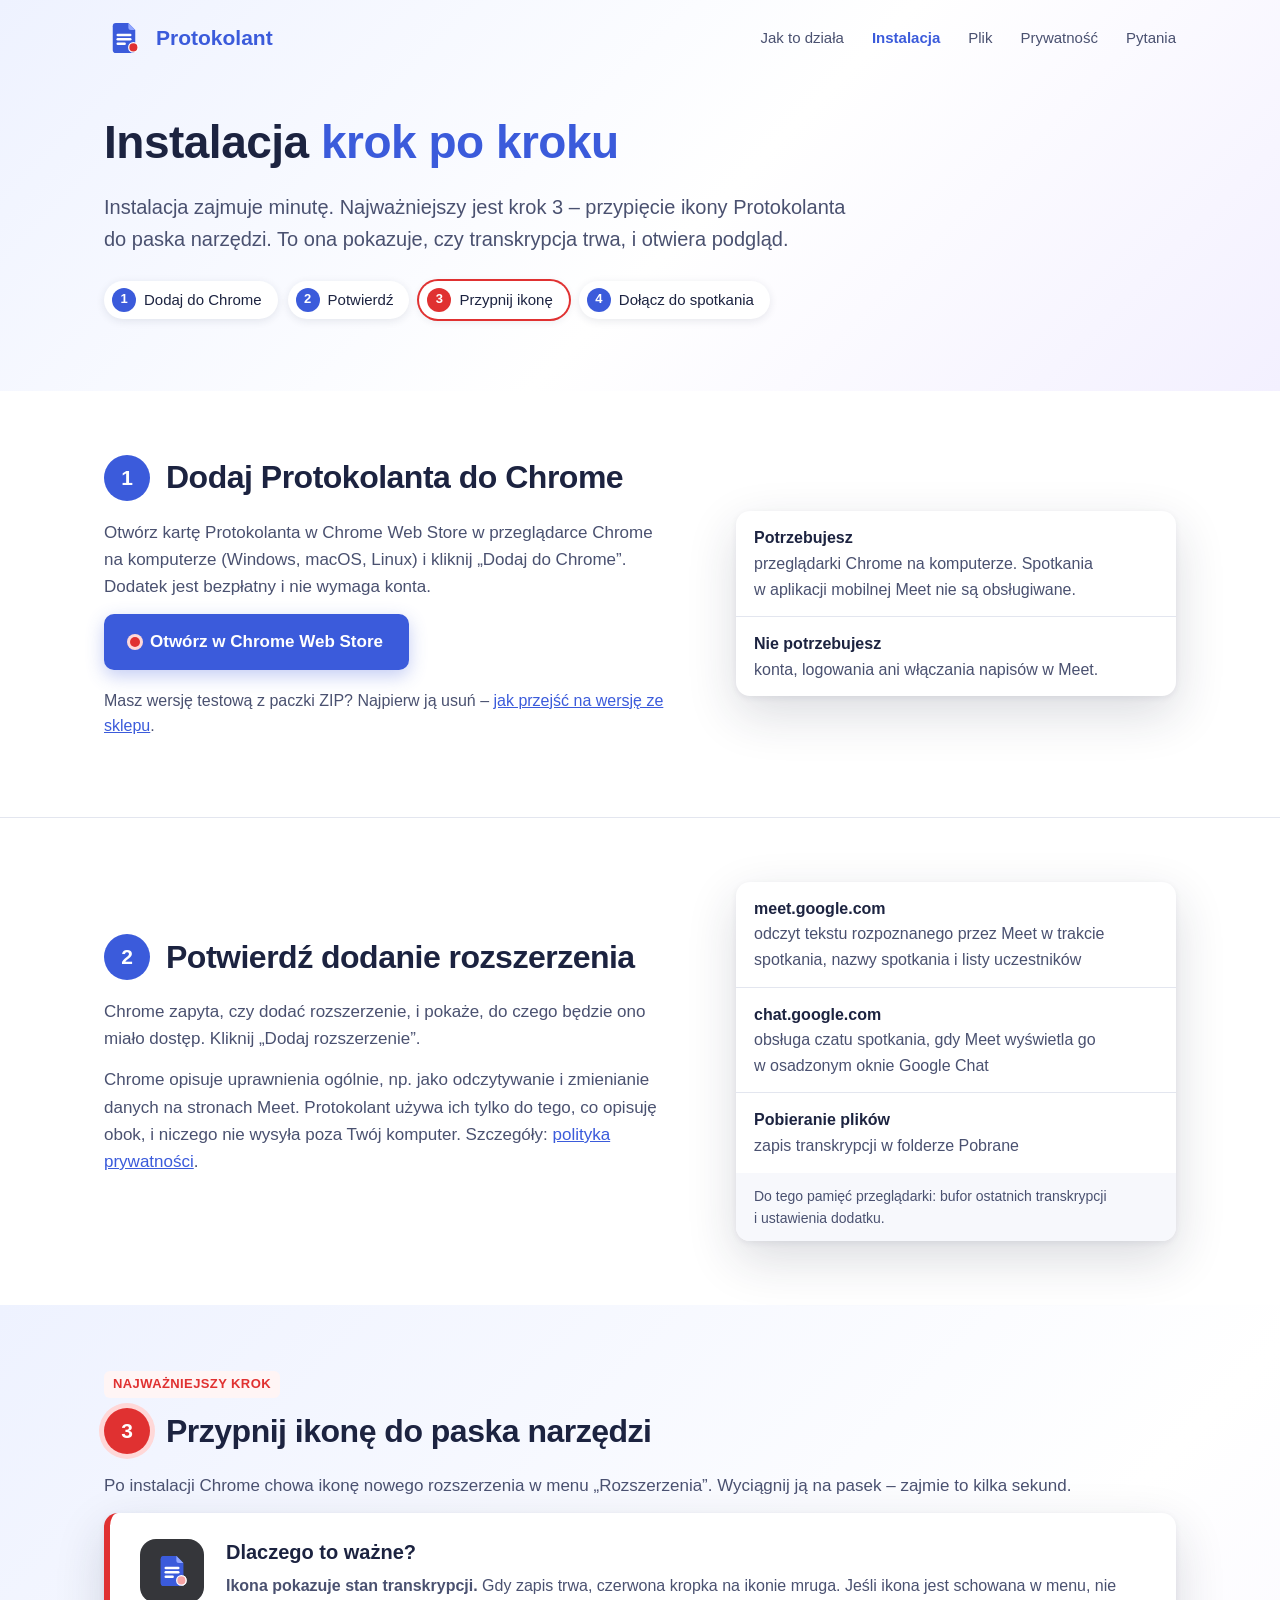
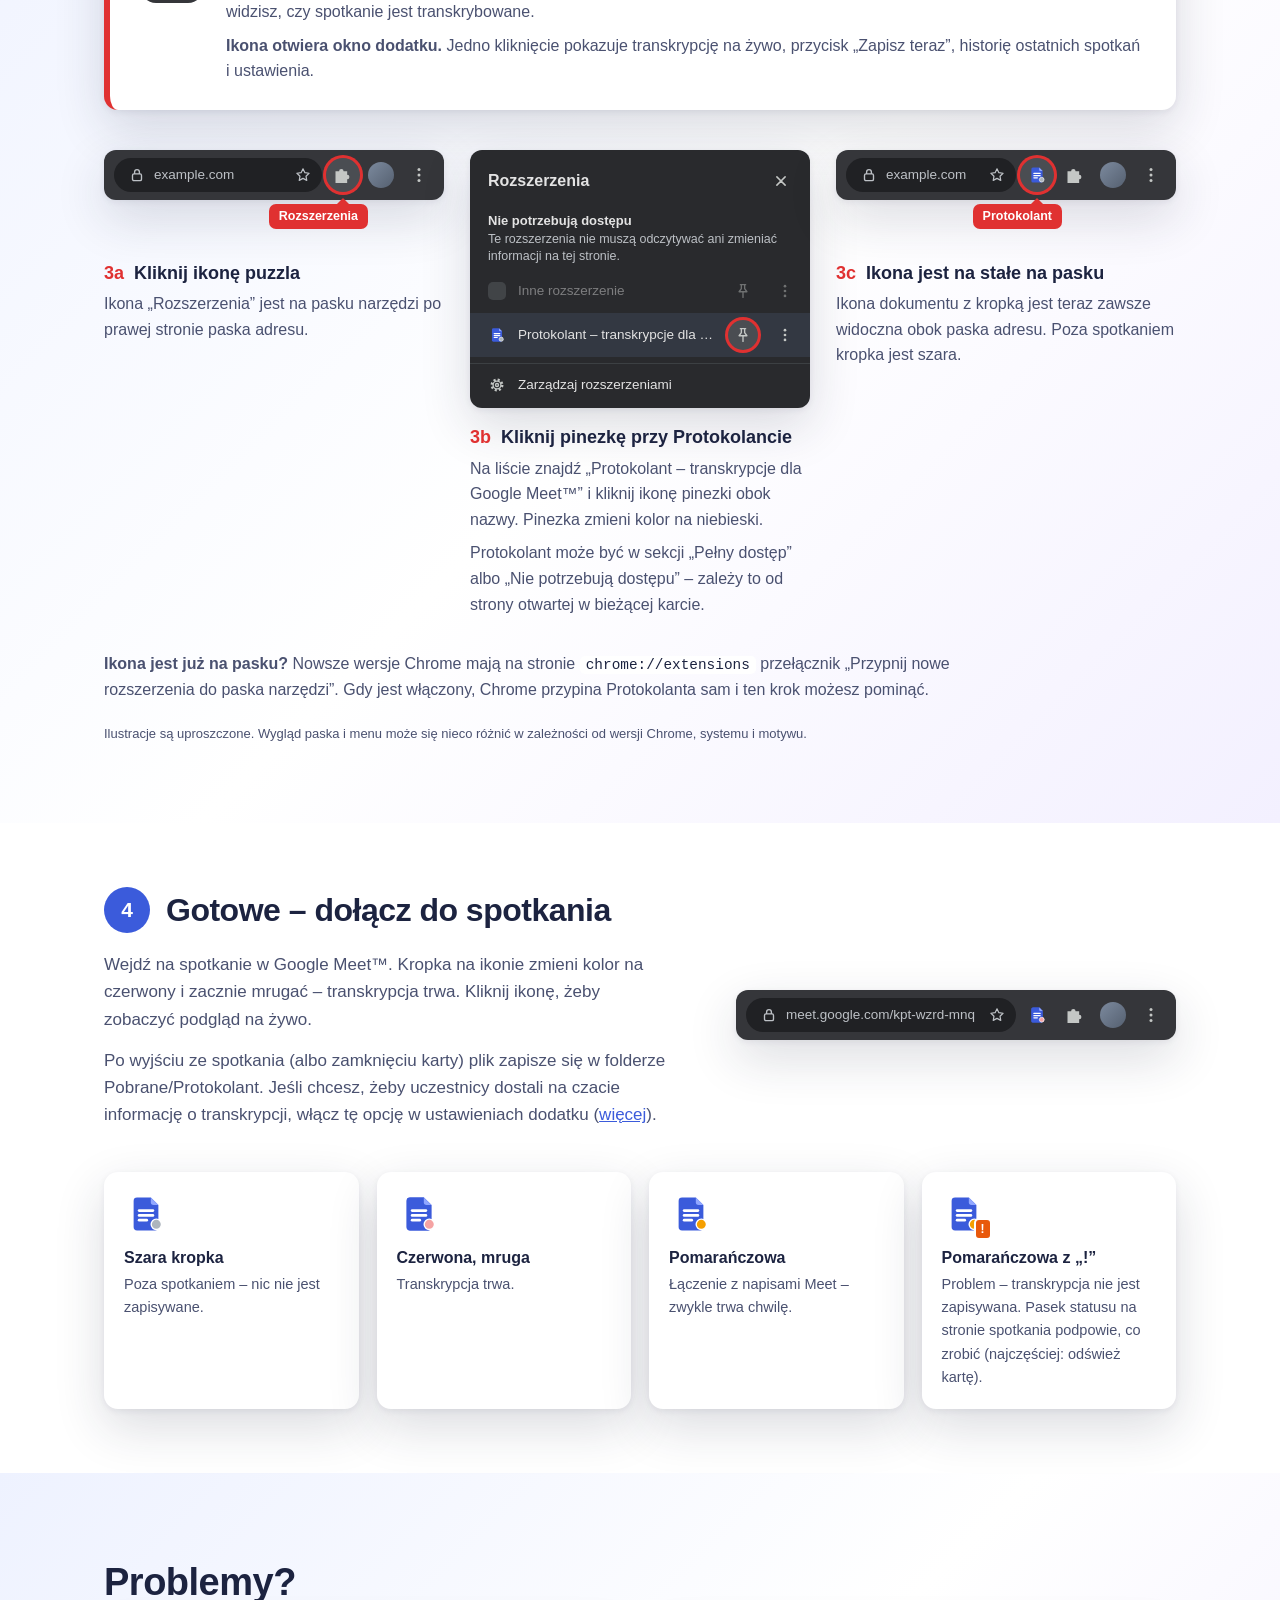
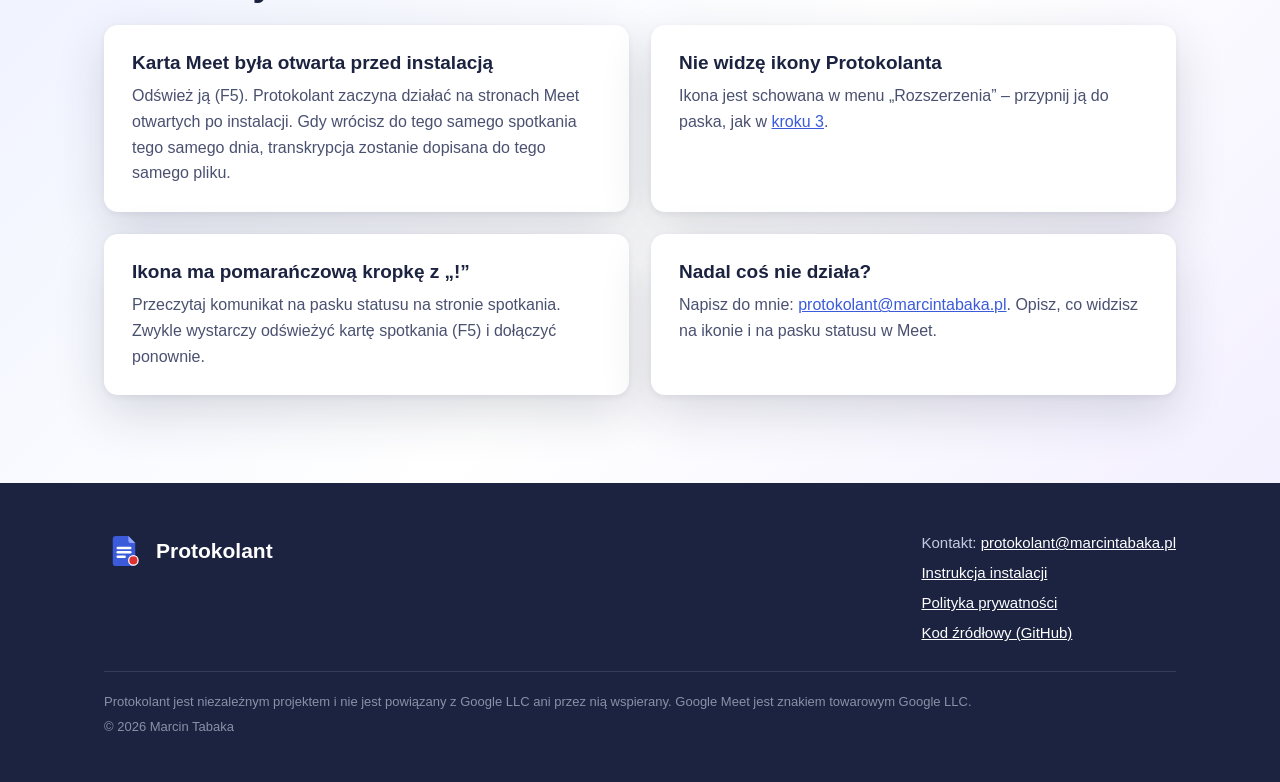
==== commit d02a3846: "Strona: link do Chrome Web Store, wersja testowa jako instrukcja przejścia - przyciski „Dodaj do Chr" ====
--- a/store/site/protokolant/instalacja/index.html
+++ b/store/site/protokolant/instalacja/index.html
@@ -44,7 +44,6 @@
     <nav class="nav" aria-label="Strony">
       <a href="../#jak-to-dziala">Jak to działa</a>
       <a href="./" aria-current="page">Instalacja</a>
-      <a href="../wersja-testowa/">Wersja testowa</a><!-- WERSJA TYMCZASOWA -->
       <a href="../#plik">Plik</a>
       <a href="../#prywatnosc">Prywatność</a>
       <a href="../#pytania">Pytania</a>
@@ -72,16 +71,9 @@
         <div class="istep-head"><span class="n">1</span><h2>Dodaj Protokolanta do&nbsp;Chrome</h2></div>
         <p>Otwórz kartę Protokolanta w&nbsp;Chrome Web Store w&nbsp;przeglądarce Chrome na komputerze (Windows, macOS, Linux) i&nbsp;kliknij „Dodaj do Chrome”. Dodatek jest bezpłatny i&nbsp;nie wymaga konta.</p>
         <div class="cta">
-          <!--
-            ==== LINK DO CHROME WEB STORE ====
-            Gdy dodatek pojawi się w sklepie, zamień poniższy <span class="btn soon">…</span> na:
-            <a class="btn" href="ADRES_KARTY_W_CHROME_WEB_STORE"><span class="dot"></span>Otwórz w Chrome Web Store</a>
-            Ten sam przycisk jest na stronie głównej (../index.html) – podmień w obu plikach
-            (grep -rn "LINK DO CHROME WEB STORE" store/site).
-          -->
-          <span class="btn soon" role="link" aria-disabled="true"><span class="dot"></span>Wkrótce w Chrome Web Store</span>
-        </div>
-        <p class="note"><!-- WERSJA TYMCZASOWA -->Nie chcesz czekać na publikację w&nbsp;sklepie? Zainstaluj <a href="../wersja-testowa/">wersję testową z&nbsp;paczki ZIP</a>.</p>
+          <a class="btn" href="https://chromewebstore.google.com/detail/lhpjlgaeofddngnfdbheodoemmkpcdjb"><span class="dot"></span>Otwórz w Chrome Web Store</a>
+        </div>
+        <p class="note"><!-- WERSJA TYMCZASOWA -->Masz wersję testową z&nbsp;paczki ZIP? Najpierw ją usuń – <a href="../wersja-testowa/">jak przejść na wersję ze sklepu</a>.</p>
       </div>
       <div class="visual">
         <div class="card perm-card">
--- a/store/site/protokolant/style.css
+++ b/store/site/protokolant/style.css
@@ -58,9 +58,7 @@
 .cta { display: flex; flex-wrap: wrap; align-items: center; gap: 14px 20px; }
 .btn { display: inline-flex; align-items: center; gap: 10px; padding: 14px 26px; border-radius: 10px; font-size: 17px; font-weight: 600; text-decoration: none; background: var(--indigo); color: #fff; box-shadow: 0 6px 18px rgba(59, 91, 219, .3); }
 .btn:hover { background: var(--indigo-dark); color: #fff; }
-.btn.soon { background: #e9ecf5; color: #5b6178; box-shadow: none; cursor: default; }
 .btn .dot { width: 10px; height: 10px; border-radius: 50%; background: var(--red); box-shadow: 0 0 0 3px var(--red-ring); }
-.btn.soon .dot { background: #adb5bd; box-shadow: 0 0 0 3px #dee2e6; }
 .cta small { font-size: 15px; color: var(--muted); }
 .cta-side { display: flex; flex-direction: column; gap: 2px; }
 .more { font-size: 15px; font-weight: 600; text-decoration: none; }
@@ -100,6 +98,7 @@
 .file pre { margin: 0; padding: 18px 22px; font: 13.5px/1.55 Consolas, "SF Mono", Menlo, "DejaVu Sans Mono", monospace; white-space: pre-wrap; overflow-wrap: anywhere; }
 .md-h { color: #82aaff; font-weight: bold; } .md-k { color: #c792ea; } .md-t { color: #7f8696; } .md-s { color: #ffcb6b; } .md-c { color: #89ddff; }
 .note { font-size: 16px; color: var(--muted); }
+.cta + .note { margin-top: 18px; }
 
 /* Informowanie uczestników */
 .inform .card { padding: 36px 40px; display: flex; gap: 32px; align-items: flex-start; border-left: 6px solid var(--red); }
@@ -312,7 +311,7 @@
   .prose td:first-child { white-space: normal; }
 }
 
-/* ===== WERSJA TYMCZASOWA: podstrona /wersja-testowa/ (usuń po publikacji w Chrome Web Store) ===== */
+/* ===== WERSJA TYMCZASOWA: podstrona /wersja-testowa/ (przejście z wersji testowej na wersję ze sklepu; usuń razem z nią) ===== */
 .btn.alt { background: #fff; color: var(--indigo); box-shadow: inset 0 0 0 2px var(--indigo); }
 .btn.alt:hover { background: var(--indigo-soft); color: var(--indigo-dark); }
 .page-hero .cta { margin-bottom: 30px; }
